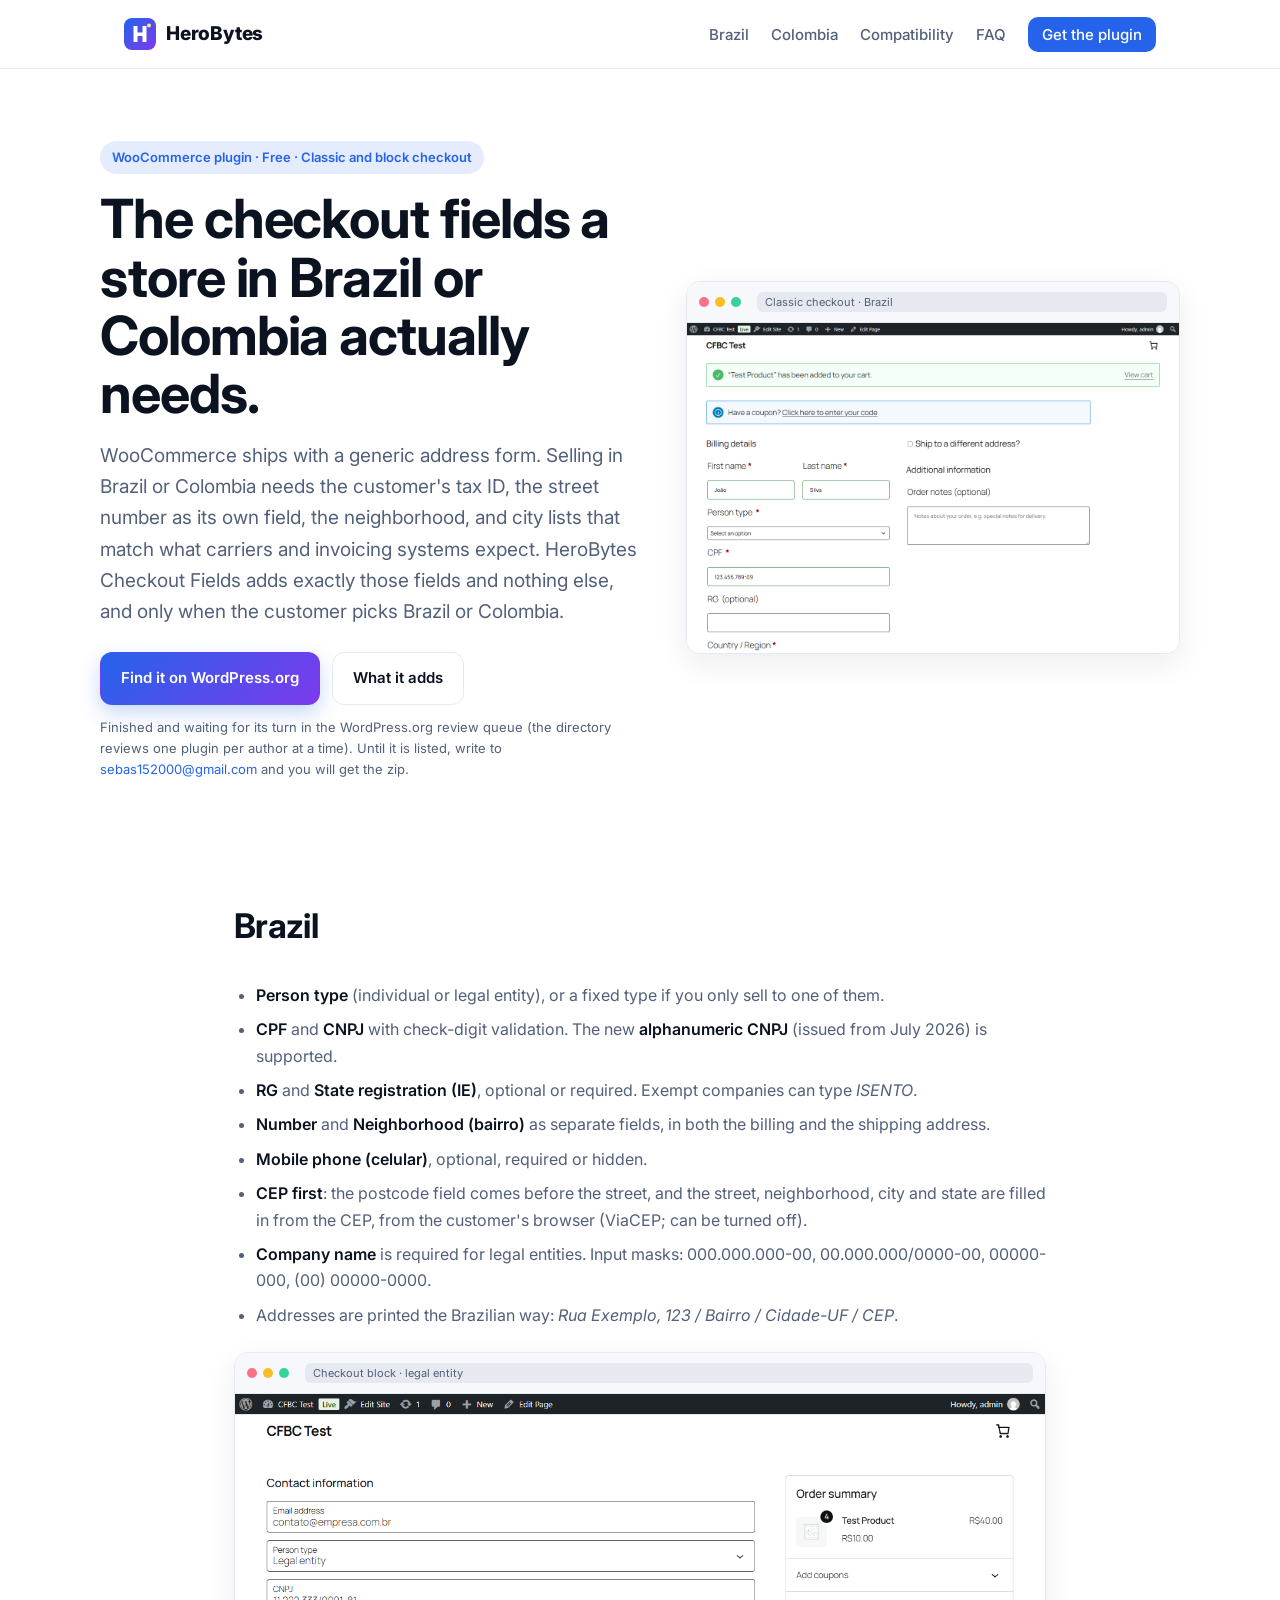
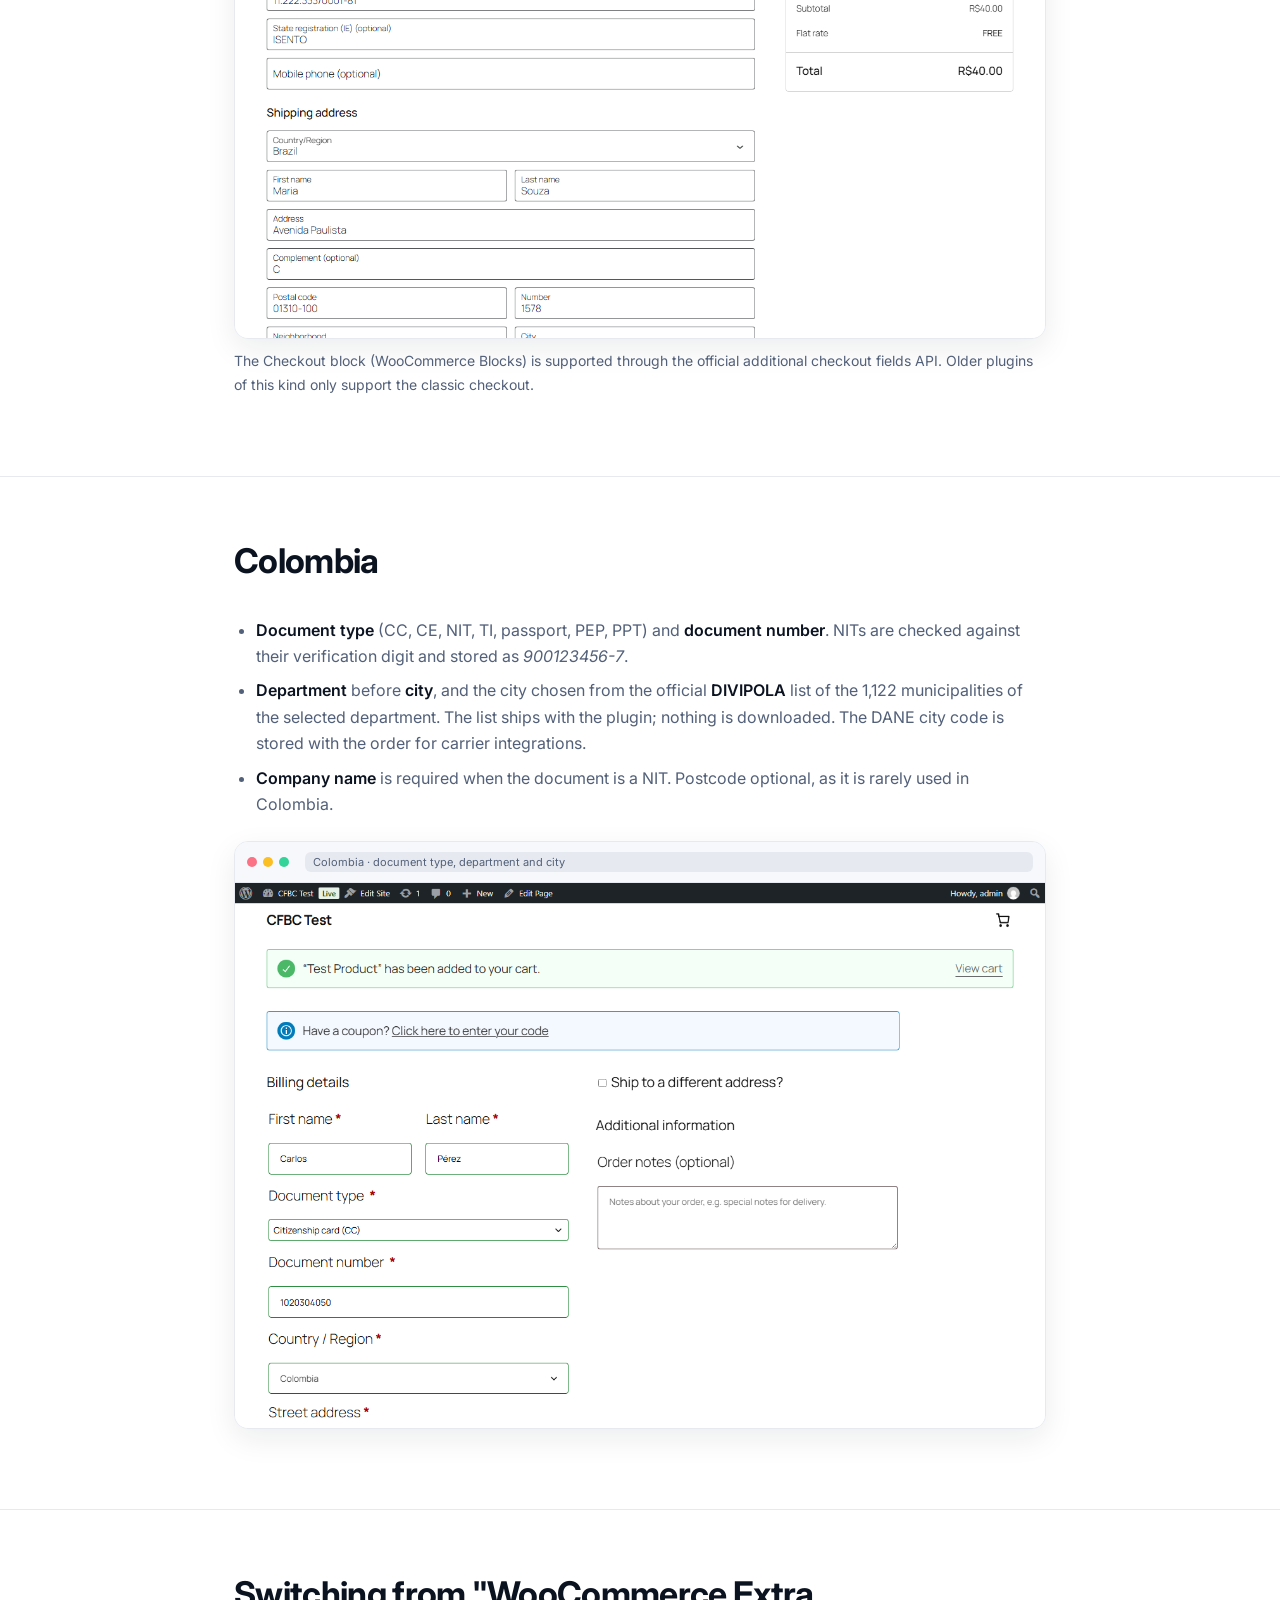
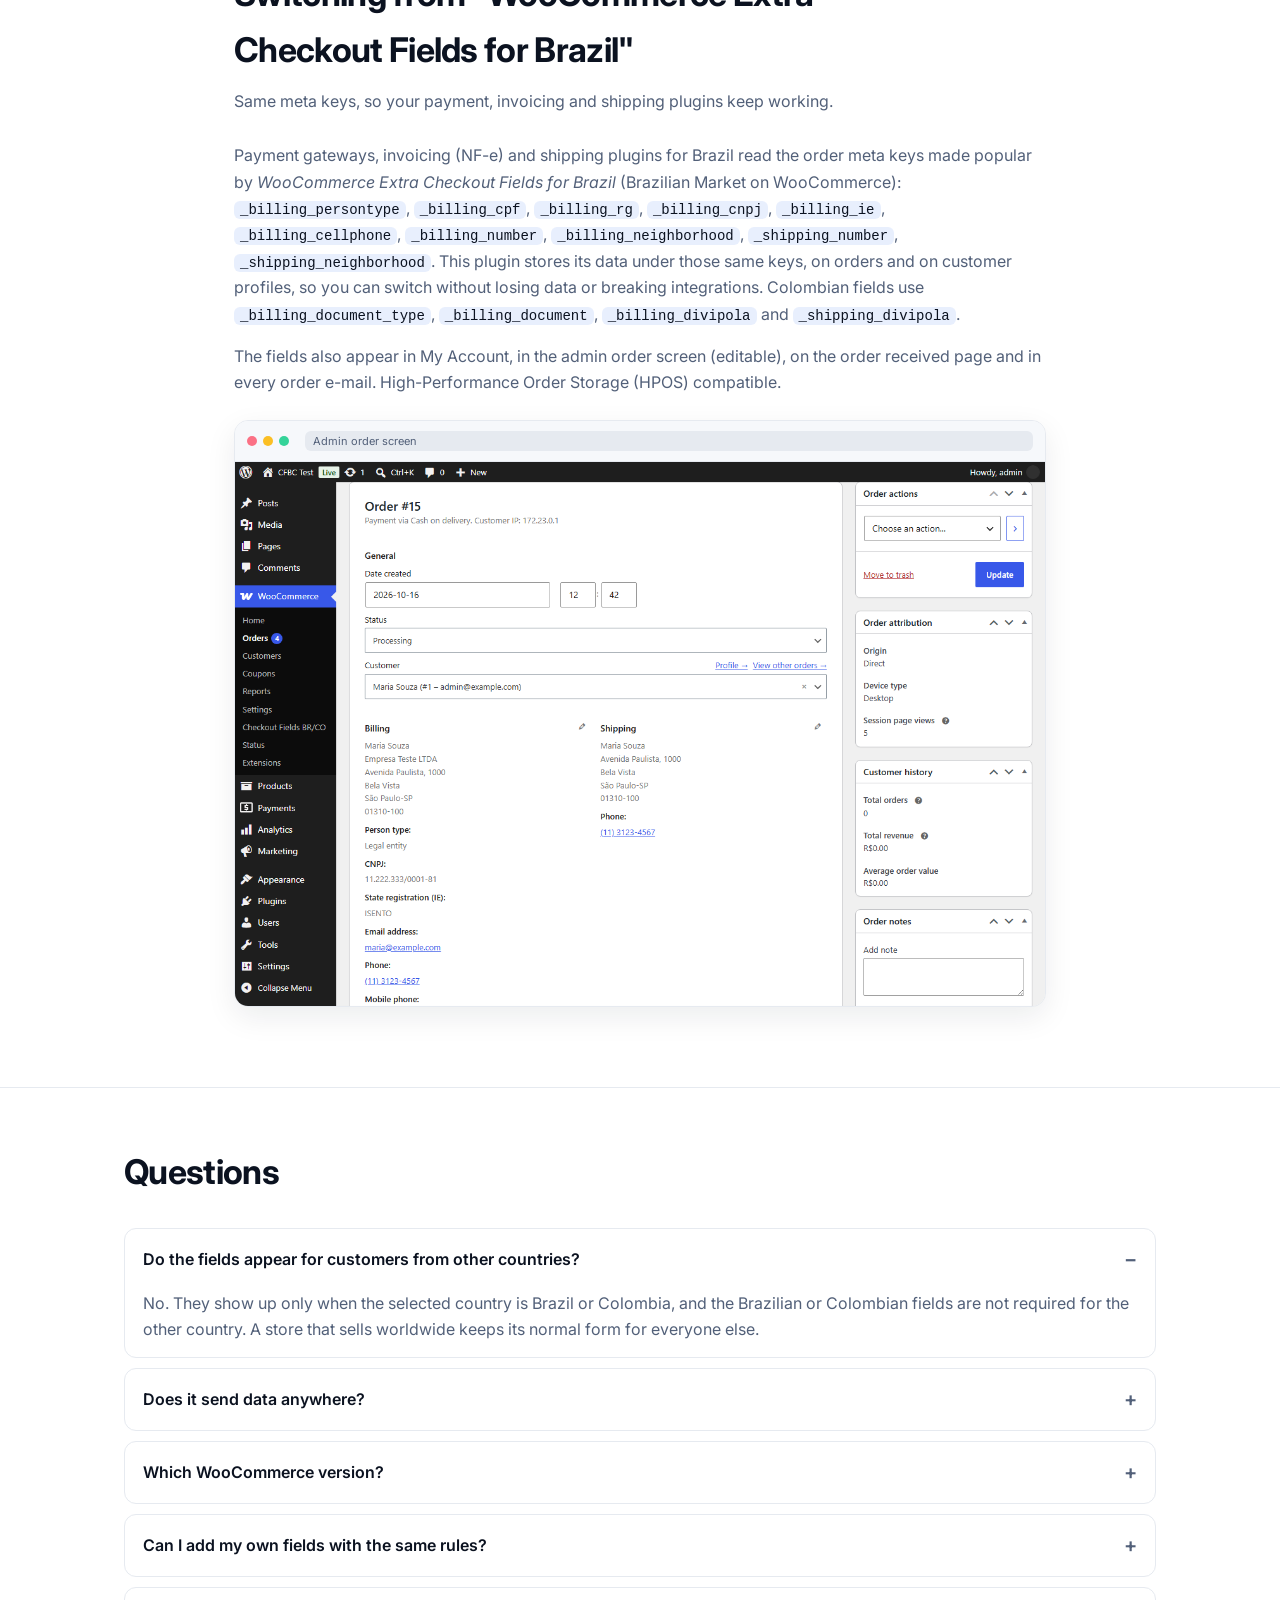
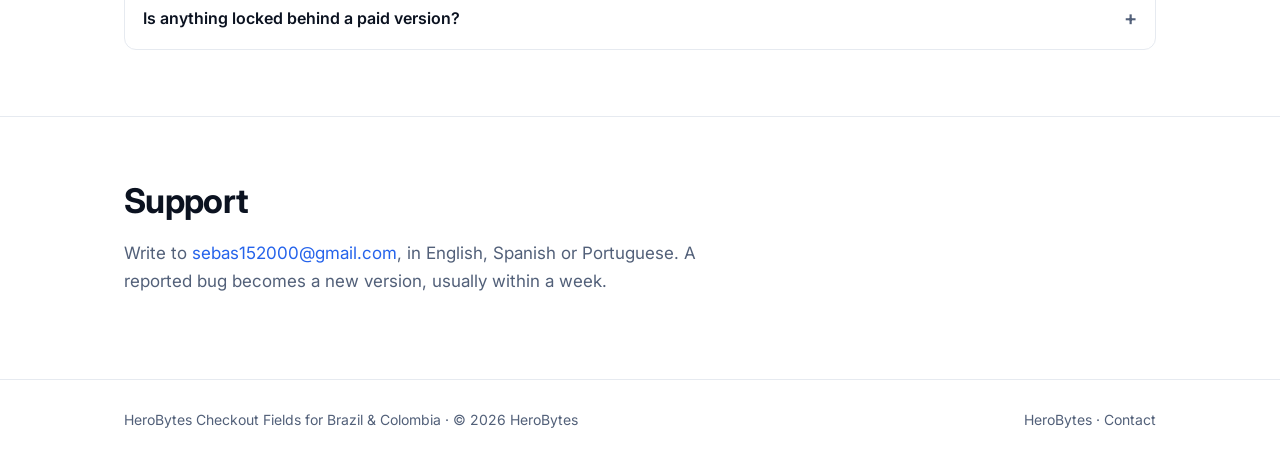
==== checkout-fields-brazil-colombia/index.html @ 8e0cafa6 "Guides for each product, templates card, store links, Polar wording" ====
<!doctype html>
<html lang="en">
<head>
<meta charset="utf-8">
<meta name="viewport" content="width=device-width, initial-scale=1">
<title>CPF/CNPJ, CEP lookup and Colombian document fields for WooCommerce checkout - HeroBytes</title>
<meta name="description" content="Add CPF/CNPJ, number, neighborhood and CEP lookup for Brazil, and document type, department and DIVIPOLA city lists for Colombia to the WooCommerce checkout. Classic and block checkout. Free.">
<meta property="og:title" content="WooCommerce checkout fields for Brazil and Colombia">
<meta property="og:description" content="CPF/CNPJ with validation, CEP lookup, Colombian document types and the official city list. Classic and block checkout, free.">
<meta property="og:image" content="https://heroslaver-tech.github.io/herobytes/assets/checkout-fields-brazil-colombia/screenshot-1.png">
<link rel="canonical" href="https://heroslaver-tech.github.io/herobytes/checkout-fields-brazil-colombia/">
<link rel="icon" href="../assets/logo.svg" type="image/svg+xml">
<link rel="preconnect" href="https://fonts.googleapis.com">
<link rel="stylesheet" href="https://fonts.googleapis.com/css2?family=Inter:wght@400;500;600;700;800&display=swap">
<link rel="stylesheet" href="../assets/site.css">
</head>
<body>
<header class="top"><div class="wrap">
  <a class="logo" href="../"><img src="../assets/logo.svg" alt=""> HeroBytes</a>
  <nav class="nav"><a href="#brazil">Brazil</a><a href="#colombia">Colombia</a><a href="#compat">Compatibility</a><a href="#faq">FAQ</a><a class="cta" href="#get">Get the plugin</a></nav>
</div></header>

<main>
  <div class="wrap hero" id="get">
    <div class="grid">
      <div>
        <span class="eyebrow">WooCommerce plugin &middot; Free &middot; Classic and block checkout</span>
        <h1>The checkout fields a store in Brazil or Colombia actually needs.</h1>
        <p class="lead">WooCommerce ships with a generic address form. Selling in Brazil or Colombia needs the customer's tax ID, the street number as its own field, the neighborhood, and city lists that match what carriers and invoicing systems expect. HeroBytes Checkout Fields adds exactly those fields and nothing else, and only when the customer picks Brazil or Colombia.</p>
        <div class="actions">
          <a class="btn primary" href="https://wordpress.org/plugins/search/herobytes/" rel="noopener">Find it on WordPress.org</a>
          <a class="btn secondary" href="#brazil">What it adds</a>
        </div>
        <p class="note">Finished and waiting for its turn in the WordPress.org review queue (the directory reviews one plugin per author at a time). Until it is listed, write to <a href="mailto:sebas152000@gmail.com">sebas152000@gmail.com</a> and you will get the zip.</p>
      </div>
      <div class="frame">
        <div class="bar"><i></i><i></i><i></i><span class="url">Classic checkout &middot; Brazil</span></div>
        <img class="zoomable" src="../assets/checkout-fields-brazil-colombia/screenshot-1.png" alt="Brazilian billing form in the classic WooCommerce checkout: person type, CPF, CEP first, number and neighborhood" width="1280" height="860">
      </div>
    </div>
  </div>

  <section id="brazil"><div class="wrap article">
    <div class="section-head"><h2>Brazil</h2></div>
    <ul>
      <li><b>Person type</b> (individual or legal entity), or a fixed type if you only sell to one of them.</li>
      <li><b>CPF</b> and <b>CNPJ</b> with check-digit validation. The new <b>alphanumeric CNPJ</b> (issued from July 2026) is supported.</li>
      <li><b>RG</b> and <b>State registration (IE)</b>, optional or required. Exempt companies can type <i>ISENTO</i>.</li>
      <li><b>Number</b> and <b>Neighborhood (bairro)</b> as separate fields, in both the billing and the shipping address.</li>
      <li><b>Mobile phone (celular)</b>, optional, required or hidden.</li>
      <li><b>CEP first</b>: the postcode field comes before the street, and the street, neighborhood, city and state are filled in from the CEP, from the customer's browser (ViaCEP; can be turned off).</li>
      <li><b>Company name</b> is required for legal entities. Input masks: 000.000.000-00, 00.000.000/0000-00, 00000-000, (00) 00000-0000.</li>
      <li>Addresses are printed the Brazilian way: <i>Rua Exemplo, 123 / Bairro / Cidade-UF / CEP</i>.</li>
    </ul>
    <figure>
      <div class="frame"><div class="bar"><i></i><i></i><i></i><span class="url">Checkout block &middot; legal entity</span></div><img class="zoomable" src="../assets/checkout-fields-brazil-colombia/screenshot-2.png" alt="The same Brazilian fields in the WooCommerce Checkout block, for a legal entity" width="1280" height="860" loading="lazy"></div>
      <figcaption>The Checkout block (WooCommerce Blocks) is supported through the official additional checkout fields API. Older plugins of this kind only support the classic checkout.</figcaption>
    </figure>
  </div></section>

  <section id="colombia"><div class="wrap article">
    <div class="section-head"><h2>Colombia</h2></div>
    <ul>
      <li><b>Document type</b> (CC, CE, NIT, TI, passport, PEP, PPT) and <b>document number</b>. NITs are checked against their verification digit and stored as <i>900123456-7</i>.</li>
      <li><b>Department</b> before <b>city</b>, and the city chosen from the official <b>DIVIPOLA</b> list of the 1,122 municipalities of the selected department. The list ships with the plugin; nothing is downloaded. The DANE city code is stored with the order for carrier integrations.</li>
      <li><b>Company name</b> is required when the document is a NIT. Postcode optional, as it is rarely used in Colombia.</li>
    </ul>
    <figure>
      <div class="frame"><div class="bar"><i></i><i></i><i></i><span class="url">Colombia &middot; document type, department and city</span></div><img class="zoomable" src="../assets/checkout-fields-brazil-colombia/screenshot-3.png" alt="Colombian form: document type, department and city list" width="1280" height="860" loading="lazy"></div>
    </figure>
  </div></section>

  <section id="compat"><div class="wrap article">
    <div class="section-head"><h2>Switching from "WooCommerce Extra Checkout Fields for Brazil"</h2><p>Same meta keys, so your payment, invoicing and shipping plugins keep working.</p></div>
    <p>Payment gateways, invoicing (NF-e) and shipping plugins for Brazil read the order meta keys made popular by <i>WooCommerce Extra Checkout Fields for Brazil</i> (Brazilian Market on WooCommerce): <code>_billing_persontype</code>, <code>_billing_cpf</code>, <code>_billing_rg</code>, <code>_billing_cnpj</code>, <code>_billing_ie</code>, <code>_billing_cellphone</code>, <code>_billing_number</code>, <code>_billing_neighborhood</code>, <code>_shipping_number</code>, <code>_shipping_neighborhood</code>. This plugin stores its data under those same keys, on orders and on customer profiles, so you can switch without losing data or breaking integrations. Colombian fields use <code>_billing_document_type</code>, <code>_billing_document</code>, <code>_billing_divipola</code> and <code>_shipping_divipola</code>.</p>
    <p>The fields also appear in My Account, in the admin order screen (editable), on the order received page and in every order e-mail. High-Performance Order Storage (HPOS) compatible.</p>
    <figure>
      <div class="frame"><div class="bar"><i></i><i></i><i></i><span class="url">Admin order screen</span></div><img class="zoomable" src="../assets/checkout-fields-brazil-colombia/screenshot-4.png" alt="Admin order screen with the fields, editable" width="1280" height="860" loading="lazy"></div>
    </figure>
  </div></section>

  <section id="faq"><div class="wrap">
    <div class="section-head"><h2>Questions</h2></div>
    <div class="faq">
      <details open><summary>Do the fields appear for customers from other countries?</summary><p>No. They show up only when the selected country is Brazil or Colombia, and the Brazilian or Colombian fields are not required for the other country. A store that sells worldwide keeps its normal form for everyone else.</p></details>
      <details><summary>Does it send data anywhere?</summary><p>No tracking, no accounts, no calls from your server. The only optional external service is ViaCEP, called from the customer's browser with the CEP alone to fill in the address; turn it off in the settings and the checkout works completely offline.</p></details>
      <details><summary>Which WooCommerce version?</summary><p>WooCommerce 10.0 or later, WordPress 6.5 or later, PHP 7.4 or later. Tested with the classic shortcode checkout and the Checkout block.</p></details>
      <details><summary>Can I add my own fields with the same rules?</summary><p>Yes: the <code>cfbc_fields</code> filter lets you change labels, requirements or priorities, or add fields that follow the same storage and display rules.</p></details>
      <details><summary>Is anything locked behind a paid version?</summary><p>No. Every option works in the free version. A paid companion for stores selling across Latin America (Mexico, Argentina, Chile, Peru and invoicing extras) is in preparation.</p></details>
    </div>
  </div></section>

  <section id="support"><div class="wrap">
    <div class="section-head"><h2>Support</h2><p>Write to <a href="mailto:sebas152000@gmail.com">sebas152000@gmail.com</a>, in English, Spanish or Portuguese. A reported bug becomes a new version, usually within a week.</p></div>
  </div></section>
</main>

<footer><div class="wrap">
  <span>HeroBytes Checkout Fields for Brazil &amp; Colombia &middot; &copy; 2026 HeroBytes</span>
  <span><a href="../">HeroBytes</a> &middot; <a href="mailto:sebas152000@gmail.com">Contact</a></span>
</div></footer>

<dialog class="lightbox" id="lightbox"><img alt=""><p>Click the image or press Esc to close</p></dialog>
<script>
(function(){var d=document.getElementById('lightbox');if(!d||!d.showModal)return;var im=d.querySelector('img');
document.querySelectorAll('.zoomable').forEach(function(el){el.addEventListener('click',function(){im.src=el.getAttribute('data-full')||el.src;im.alt=el.alt;d.showModal();});});
d.addEventListener('click',function(){d.close();});})();
</script>
</body>
</html>
---- assets/site.css ----
/* HeroBytes site styles. Static, no build. Light and dark via prefers-color-scheme. */
:root {
  --bg: #ffffff; --bg-2: #f6f8fb; --fg: #0b1220; --muted: #526079; --line: #e6eaf0;
  --brand: #2563eb; --brand-2: #7c3aed; --ok: #16a34a; --card: #ffffff;
  --shadow: 0 10px 30px rgba(15, 23, 42, .08);
  --radius: 16px;
}
@media (prefers-color-scheme: dark) {
  :root {
    --bg: #0b1220; --bg-2: #0f172a; --fg: #e8edf5; --muted: #a3b0c5; --line: #1f2a3d;
    --brand: #60a5fa; --brand-2: #a78bfa; --ok: #4ade80; --card: #111a2b;
    --shadow: 0 10px 30px rgba(0, 0, 0, .35);
  }
}
* { box-sizing: border-box; }
html { scroll-behavior: smooth; }
body { margin: 0; font: 16px/1.65 Inter, system-ui, -apple-system, "Segoe UI", Roboto, sans-serif; color: var(--fg); background: var(--bg); -webkit-font-smoothing: antialiased; }
a { color: var(--brand); text-decoration: none; }
a:hover { text-decoration: underline; }
img { max-width: 100%; height: auto; display: block; }
.wrap { max-width: 1080px; margin: 0 auto; padding: 0 24px; }

/* Header */
.top { position: sticky; top: 0; z-index: 10; background: color-mix(in srgb, var(--bg) 85%, transparent); backdrop-filter: blur(10px); border-bottom: 1px solid var(--line); }
.top .wrap { display: flex; align-items: center; justify-content: space-between; height: 68px; }
.logo { display: flex; align-items: center; gap: 10px; font-weight: 800; letter-spacing: -.01em; color: var(--fg); font-size: 19px; }
.logo:hover { text-decoration: none; }
.logo img { width: 32px; height: 32px; }
.nav a { margin-left: 22px; color: var(--muted); font-weight: 500; font-size: 15px; }
.nav a:hover { color: var(--fg); text-decoration: none; }
.nav .cta { padding: 8px 14px; border-radius: 10px; background: var(--brand); color: #fff; }
@media (max-width: 640px) { .nav a:not(.cta) { display: none; } }

/* Buttons */
.btn { display: inline-flex; align-items: center; gap: 8px; padding: 13px 20px; border-radius: 12px; font-weight: 600; font-size: 15px; border: 1px solid transparent; }
.btn:hover { text-decoration: none; transform: translateY(-1px); }
.btn.primary { background: linear-gradient(135deg, var(--brand), var(--brand-2)); color: #fff; box-shadow: 0 8px 20px rgba(37, 99, 235, .25); }
.btn.secondary { border-color: var(--line); color: var(--fg); background: var(--card); }
.btn svg { width: 18px; height: 18px; }

/* Hero */
.hero { padding: 72px 0 48px; }
.hero .grid { display: grid; grid-template-columns: 1.05fr .95fr; gap: 40px; align-items: center; }
@media (max-width: 860px) { .hero .grid { grid-template-columns: 1fr; } .hero { padding: 44px 0 32px; } }
.eyebrow { display: inline-flex; align-items: center; gap: 8px; font-size: 13px; font-weight: 600; color: var(--brand); background: color-mix(in srgb, var(--brand) 12%, transparent); padding: 6px 12px; border-radius: 999px; margin-bottom: 16px; }
h1 { font-size: clamp(34px, 5vw, 54px); line-height: 1.08; letter-spacing: -.02em; margin: 0 0 16px; }
.lead { font-size: 19px; color: var(--muted); margin: 0 0 24px; max-width: 560px; }
.actions { display: flex; gap: 12px; flex-wrap: wrap; align-items: center; }
.note { font-size: 13px; color: var(--muted); margin-top: 12px; }

/* Browser frame for screenshots */
.frame { border: 1px solid var(--line); border-radius: 14px; overflow: hidden; background: var(--card); box-shadow: var(--shadow); }
.frame .bar { display: flex; gap: 6px; align-items: center; padding: 10px 12px; border-bottom: 1px solid var(--line); background: var(--bg-2); }
.frame .bar i { width: 10px; height: 10px; border-radius: 50%; background: var(--line); display: inline-block; }
.frame .bar i:nth-child(1) { background: #fb7185; } .frame .bar i:nth-child(2) { background: #fbbf24; } .frame .bar i:nth-child(3) { background: #34d399; }
.frame .url { margin-left: 10px; flex: 1; height: 20px; border-radius: 6px; background: var(--line); font-size: 11px; color: var(--muted); padding: 0 8px; line-height: 20px; overflow: hidden; white-space: nowrap; }

/* Sections */
section { padding: 56px 0; }
section + section { border-top: 1px solid var(--line); }
.section-head { max-width: 640px; margin-bottom: 28px; }
h2 { font-size: clamp(26px, 3vw, 34px); letter-spacing: -.02em; margin: 0 0 10px; }
.section-head p { color: var(--muted); margin: 0; font-size: 17px; }

/* Feature grid */
.features { display: grid; grid-template-columns: repeat(auto-fit, minmax(250px, 1fr)); gap: 18px; }
.feature { padding: 22px; border: 1px solid var(--line); border-radius: var(--radius); background: var(--card); }
.feature .ic { width: 40px; height: 40px; border-radius: 10px; display: grid; place-items: center; background: color-mix(in srgb, var(--brand) 12%, transparent); color: var(--brand); margin-bottom: 14px; }
.feature .ic svg { width: 22px; height: 22px; }
.feature h3 { margin: 0 0 6px; font-size: 17px; }
.feature p { margin: 0; color: var(--muted); font-size: 15px; }

/* Product cards (home) */
.products { display: grid; grid-template-columns: repeat(auto-fit, minmax(280px, 1fr)); gap: 18px; }
.product { padding: 24px; border: 1px solid var(--line); border-radius: var(--radius); background: var(--card); display: flex; flex-direction: column; gap: 10px; }
.product .kind { font-size: 12px; font-weight: 600; letter-spacing: .04em; text-transform: uppercase; color: var(--muted); }
.product h3 { margin: 0; font-size: 19px; }
.product p { margin: 0; color: var(--muted); flex: 1; }
.product .status { font-size: 13px; color: var(--muted); display: flex; align-items: center; gap: 6px; }
.product .status::before { content: ""; width: 8px; height: 8px; border-radius: 50%; background: var(--muted); }
.product .status.live::before { background: var(--ok); }
.product .status.soon::before { background: #f59e0b; }

/* Gallery */
.gallery { display: grid; grid-template-columns: repeat(auto-fit, minmax(440px, 1fr)); gap: 24px; }
@media (max-width: 520px) { .gallery { grid-template-columns: 1fr; } }
.gallery figure { margin: 0; }
.gallery figcaption { font-size: 14px; color: var(--muted); margin-top: 10px; }
.zoomable { cursor: zoom-in; }
.zoom-hint { font-size: 12px; color: var(--muted); margin-top: 6px; }

/* Lightbox */
dialog.lightbox { border: 0; padding: 0; background: transparent; max-width: min(96vw, 1400px); max-height: 94vh; }
dialog.lightbox::backdrop { background: rgba(2, 6, 23, .82); backdrop-filter: blur(4px); }
dialog.lightbox img { max-width: min(96vw, 1400px); max-height: 90vh; width: auto; height: auto; border-radius: 12px; box-shadow: 0 30px 80px rgba(0, 0, 0, .5); cursor: zoom-out; }
dialog.lightbox p { color: #e5e7eb; text-align: center; font-size: 14px; margin: 10px 0 0; }

/* Pricing */
.pricing { display: grid; grid-template-columns: repeat(auto-fit, minmax(290px, 1fr)); gap: 20px; max-width: 820px; }
.plan { padding: 28px; border: 1px solid var(--line); border-radius: var(--radius); background: var(--card); }
.plan.pro { border-color: color-mix(in srgb, var(--brand) 45%, var(--line)); box-shadow: var(--shadow); position: relative; }
.plan .badge { position: absolute; top: -12px; left: 24px; background: linear-gradient(135deg, var(--brand), var(--brand-2)); color: #fff; font-size: 12px; font-weight: 700; padding: 4px 10px; border-radius: 999px; }
.plan h3 { margin: 0 0 4px; font-size: 20px; }
.plan .price { font-size: 34px; font-weight: 800; letter-spacing: -.02em; margin: 8px 0 2px; }
.plan .price small { font-size: 14px; font-weight: 500; color: var(--muted); }
.plan ul { list-style: none; padding: 0; margin: 18px 0 22px; }
.plan li { padding: 7px 0 7px 28px; position: relative; color: var(--fg); font-size: 15px; }
.plan li::before { content: ""; position: absolute; left: 0; top: 11px; width: 16px; height: 16px; border-radius: 50%; background: color-mix(in srgb, var(--ok) 18%, transparent); }
.plan li::after { content: ""; position: absolute; left: 5px; top: 14px; width: 5px; height: 8px; border: solid var(--ok); border-width: 0 2px 2px 0; transform: rotate(45deg); }
.plan li.muted { color: var(--muted); } .plan li.muted::before, .plan li.muted::after { opacity: .35; }

/* FAQ */
.faq details { border: 1px solid var(--line); border-radius: 12px; padding: 0 18px; margin-bottom: 10px; background: var(--card); }
.faq summary { cursor: pointer; font-weight: 600; padding: 14px 0; list-style: none; display: flex; justify-content: space-between; align-items: center; }
.faq summary::-webkit-details-marker { display: none; }
.faq summary::after { content: "+"; color: var(--muted); font-size: 20px; }
.faq details[open] summary::after { content: "\2212"; }
.faq p { margin: 0 0 14px; color: var(--muted); }

/* Policy */
.policy { max-width: 760px; }
.policy h2 { font-size: 20px; margin: 28px 0 8px; }
.policy p, .policy li { color: var(--fg); }
.policy .small { color: var(--muted); font-size: 14px; }

/* Trust strip */
.trust { display: flex; flex-wrap: wrap; gap: 10px 26px; color: var(--muted); font-size: 14px; margin-top: 22px; }
.trust span { display: inline-flex; align-items: center; gap: 7px; }
.trust svg { width: 16px; height: 16px; color: var(--ok); }

/* Footer */
footer { border-top: 1px solid var(--line); padding: 28px 0 40px; color: var(--muted); font-size: 14px; }
footer .wrap { display: flex; flex-wrap: wrap; gap: 10px 24px; justify-content: space-between; align-items: center; }
footer a { color: var(--muted); }

/* Screenshot carousel */
.carousel { position: relative; }
.carousel .track { display: flex; gap: 20px; overflow-x: auto; scroll-snap-type: x mandatory; scroll-behavior: smooth; padding: 4px 4px 8px; scrollbar-width: none; outline: none; }
.carousel .track::-webkit-scrollbar { display: none; }
.carousel .slide { flex: 0 0 min(100%, 880px); scroll-snap-align: start; margin: 0; }
@media (max-width: 920px) { .carousel .slide { flex-basis: 92%; } }
.carousel figcaption { font-size: 15px; color: var(--muted); margin-top: 12px; }
.carousel figcaption b { color: var(--fg); font-weight: 600; }
.carousel .arrow { position: absolute; top: 40%; z-index: 2; width: 44px; height: 44px; border-radius: 50%; border: 1px solid var(--line); background: var(--card); color: var(--fg); font-size: 28px; line-height: 1; cursor: pointer; box-shadow: var(--shadow); display: grid; place-items: center; padding: 0 0 4px; }
.carousel .arrow:hover { border-color: var(--brand); color: var(--brand); }
.carousel .prev { left: -14px; } .carousel .next { right: -14px; }
@media (max-width: 920px) { .carousel .prev { left: 6px; } .carousel .next { right: 6px; } }
.carousel .dots { display: flex; justify-content: center; gap: 8px; margin-top: 10px; }
.carousel .dots button { width: 10px; height: 10px; border-radius: 50%; border: 0; background: var(--line); cursor: pointer; padding: 0; }
.carousel .dots button.on { background: var(--brand); transform: scale(1.25); }
.tag { display: inline-block; font-size: 11px; font-weight: 700; letter-spacing: .04em; padding: 2px 8px; border-radius: 999px; background: linear-gradient(135deg, var(--brand), var(--brand-2)); color: #fff; vertical-align: middle; margin-left: 4px; }
.steps { max-width: 720px; margin: 0; padding-left: 0; list-style: none; counter-reset: step; display: grid; gap: 12px; }
.steps li { position: relative; padding: 14px 16px 14px 56px; border: 1px solid var(--line); border-radius: 12px; background: var(--card); line-height: 1.5; }
.steps li::before { counter-increment: step; content: counter(step); position: absolute; left: 16px; top: 12px; width: 28px; height: 28px; border-radius: 50%; display: grid; place-items: center; font-weight: 700; color: #fff; background: linear-gradient(135deg, var(--brand), var(--brand-2)); }

/* Articles and guides */
.article { max-width: 860px; }
.article p, .article ul { color: var(--muted); font-size: 16px; }
.article ul { padding-left: 22px; }
.article li { margin-bottom: 8px; }
.article b { color: var(--fg); font-weight: 600; }
.article h3 { font-size: 20px; margin: 32px 0 8px; letter-spacing: -.01em; }
.article figure { margin: 24px 0; }
.article figcaption { font-size: 14px; color: var(--muted); margin-top: 10px; }
.article .steps { margin-bottom: 20px; }
a.feature:hover { text-decoration: none; border-color: var(--brand); }
code { font: 14px/1.5 ui-monospace, SFMono-Regular, Menlo, Consolas, monospace; background: color-mix(in srgb, var(--brand) 10%, transparent); padding: 1px 6px; border-radius: 6px; color: var(--fg); }
pre { background: var(--bg-2); border: 1px solid var(--line); border-radius: 12px; padding: 16px 18px; overflow-x: auto; margin: 12px 0 18px; }
pre code { background: none; padding: 0; }
.compare { width: 100%; border-collapse: collapse; font-size: 15px; background: var(--card); border: 1px solid var(--line); border-radius: 12px; overflow: hidden; }
.compare th, .compare td { text-align: left; padding: 10px 12px; border-bottom: 1px solid var(--line); vertical-align: top; }
.compare th { background: var(--bg-2); font-weight: 600; }
.compare td:first-child { color: var(--fg); font-weight: 500; }
.compare td { color: var(--muted); }
@media (max-width: 640px) { .compare { font-size: 13px; } .compare th, .compare td { padding: 8px 6px; } }
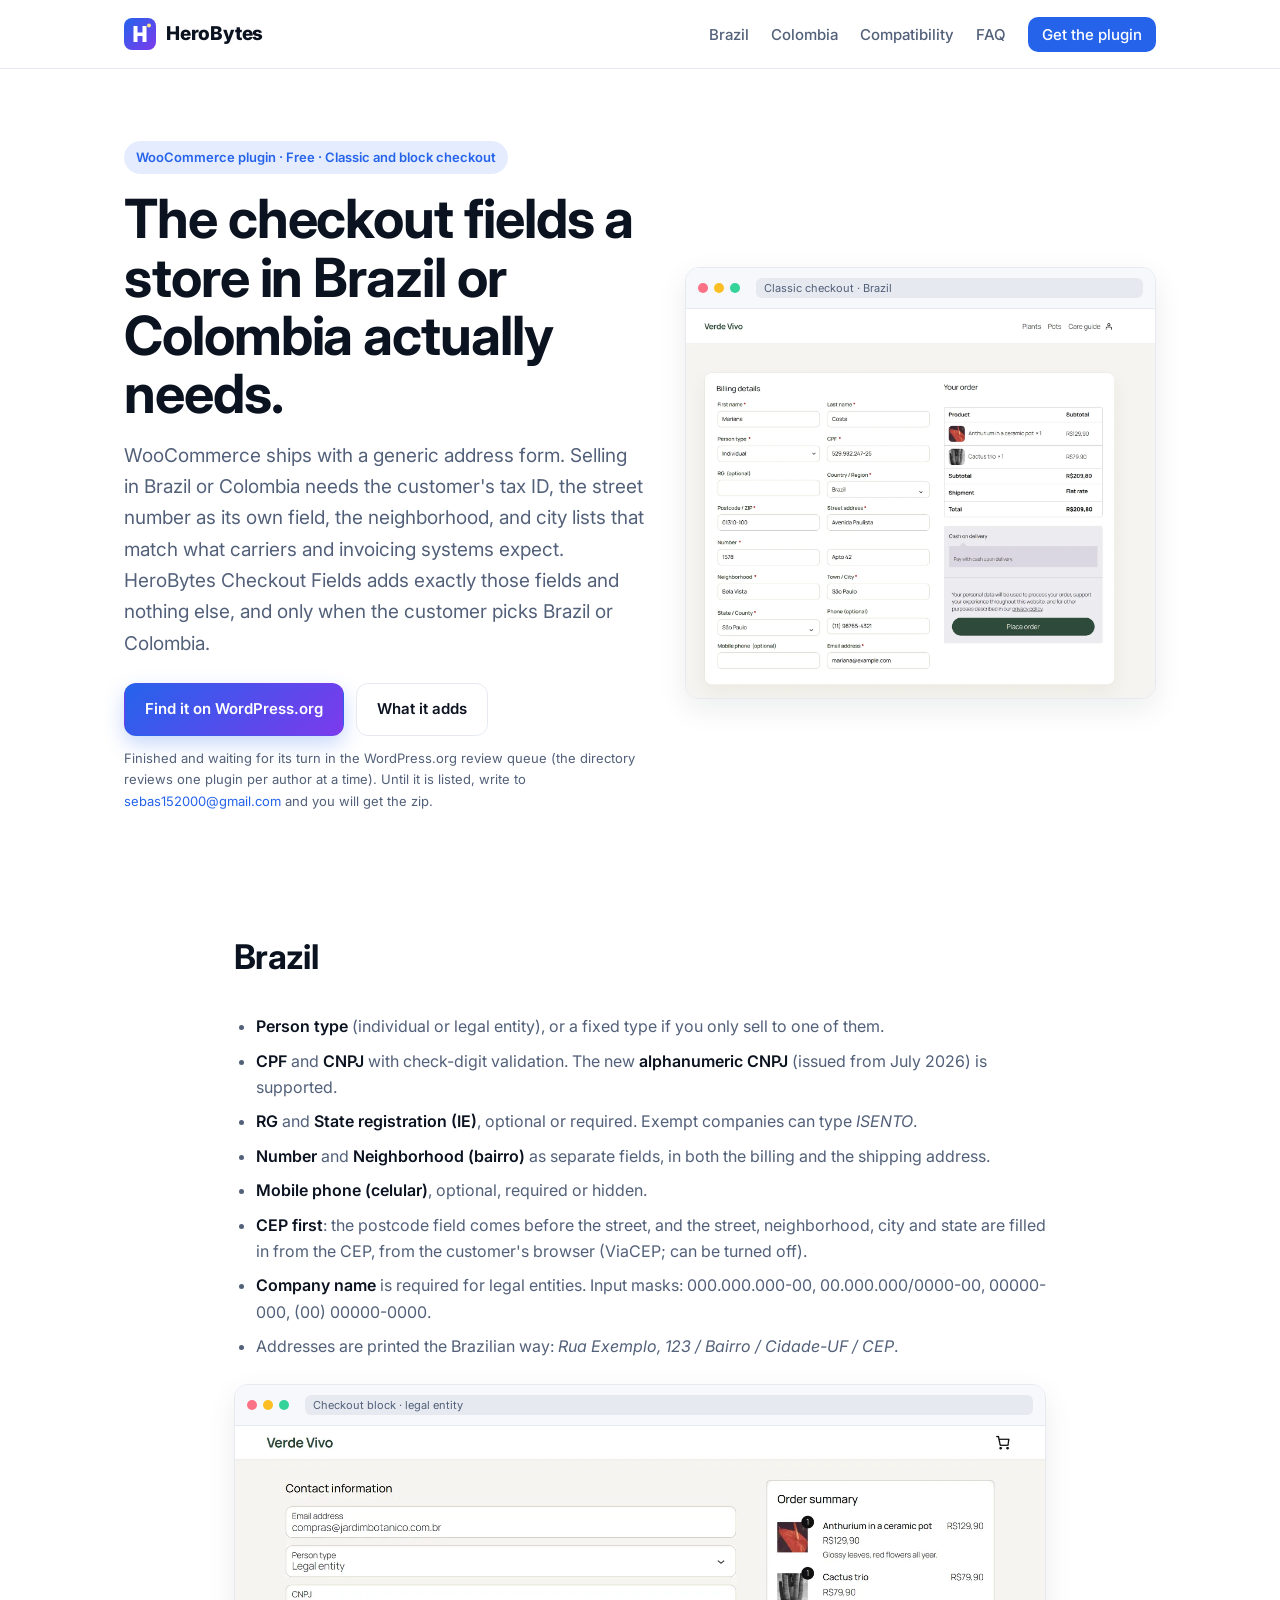
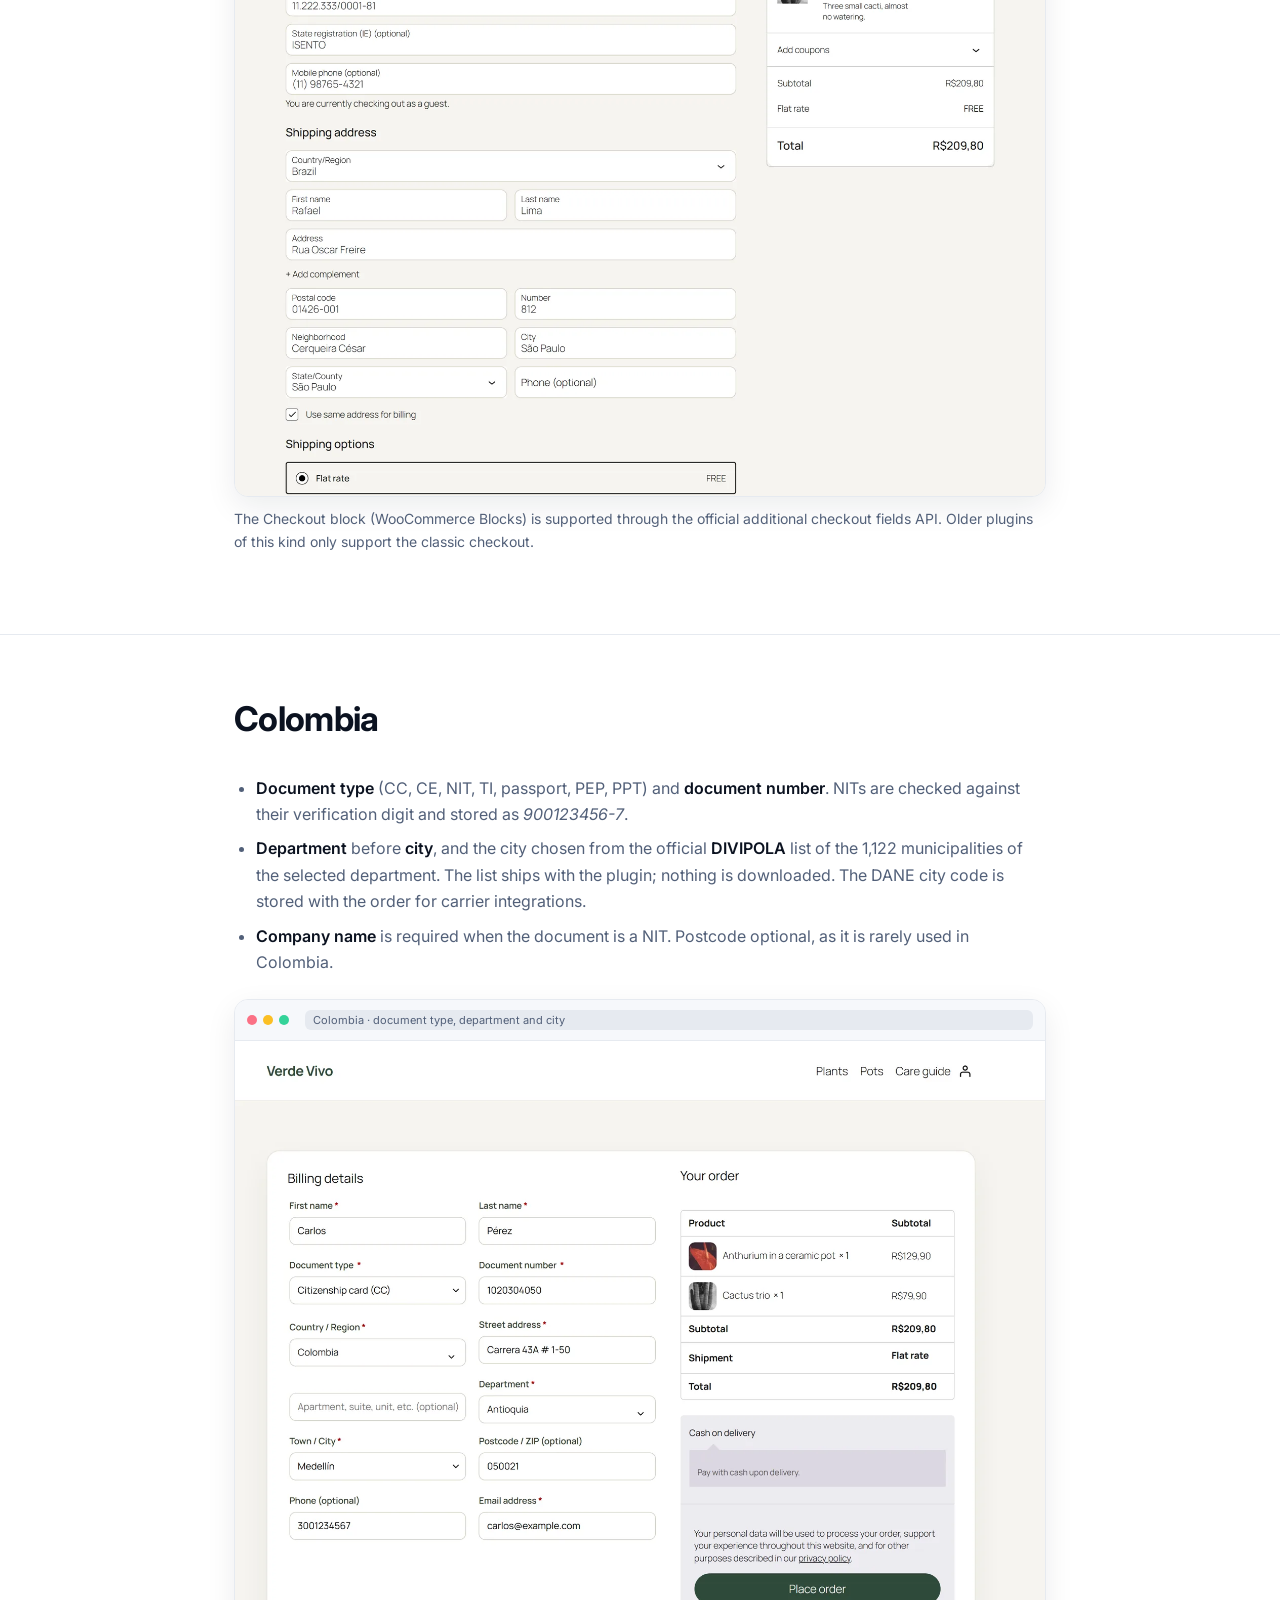
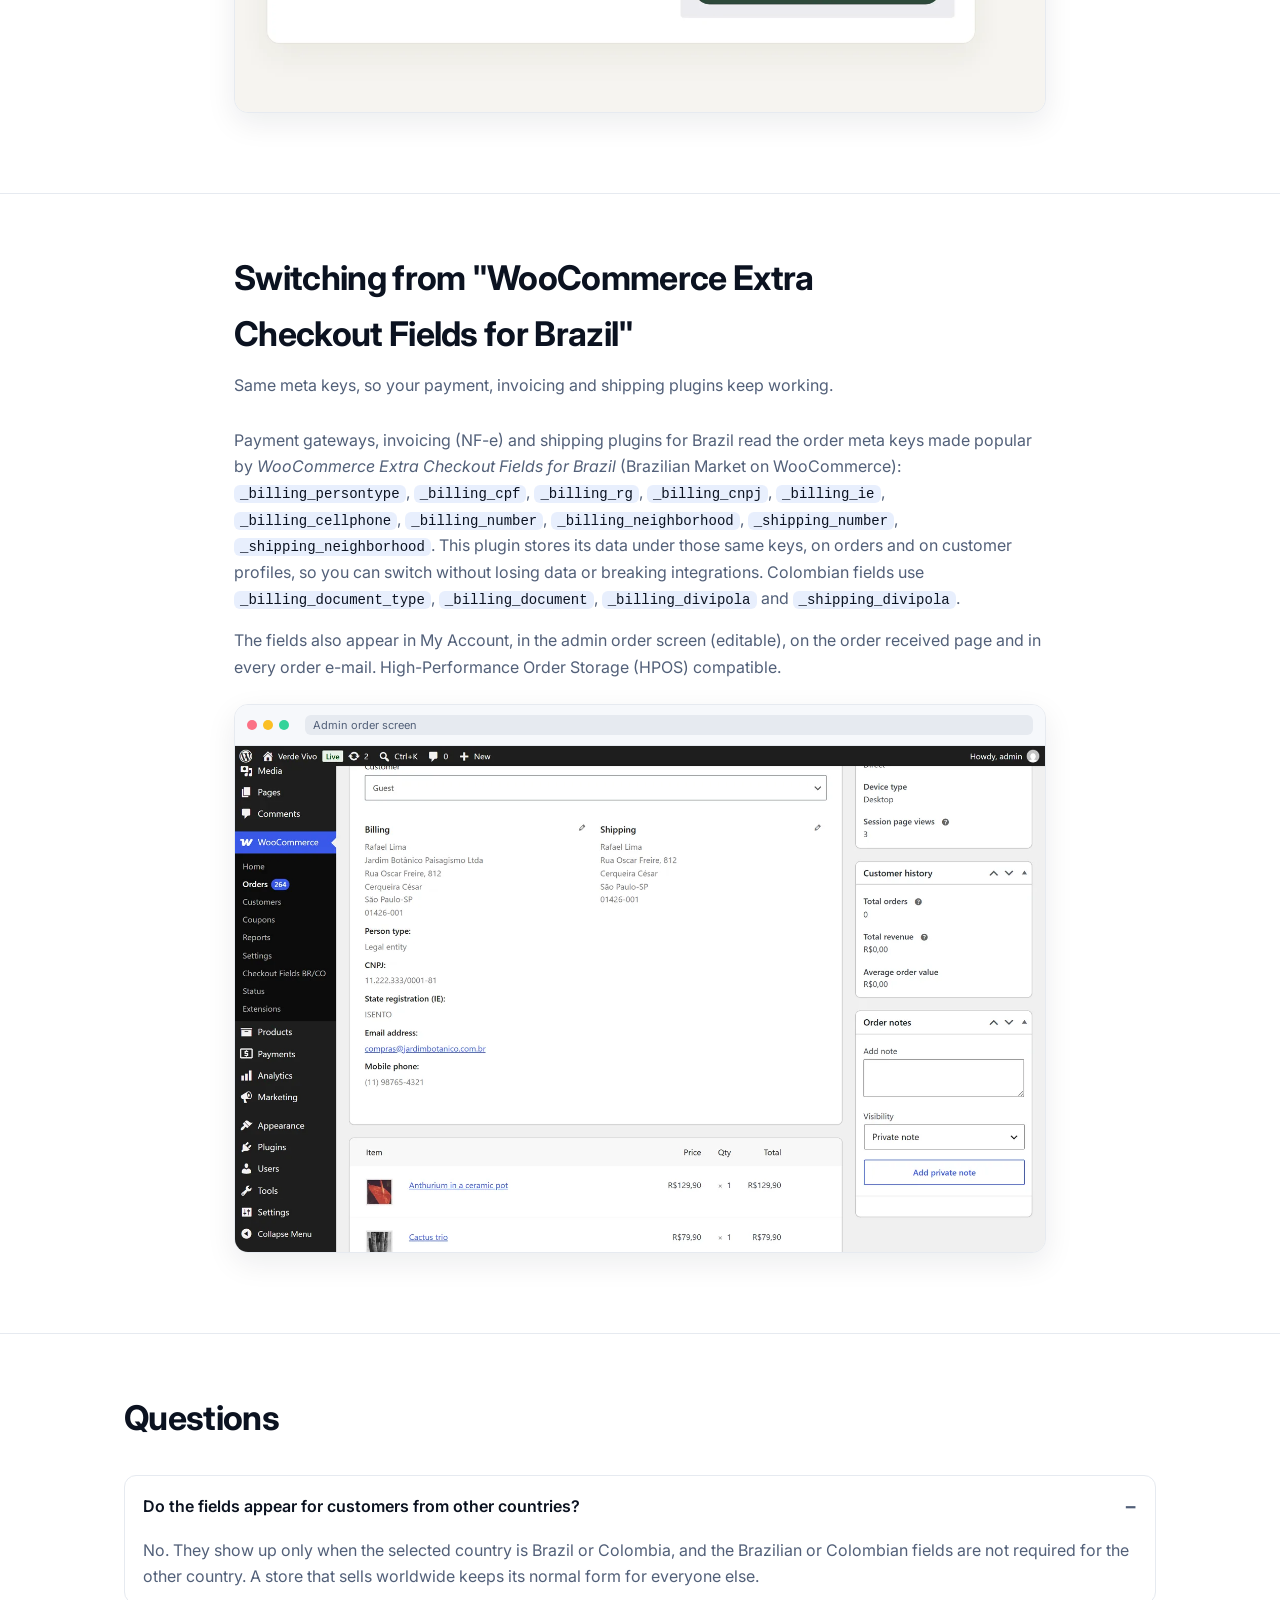
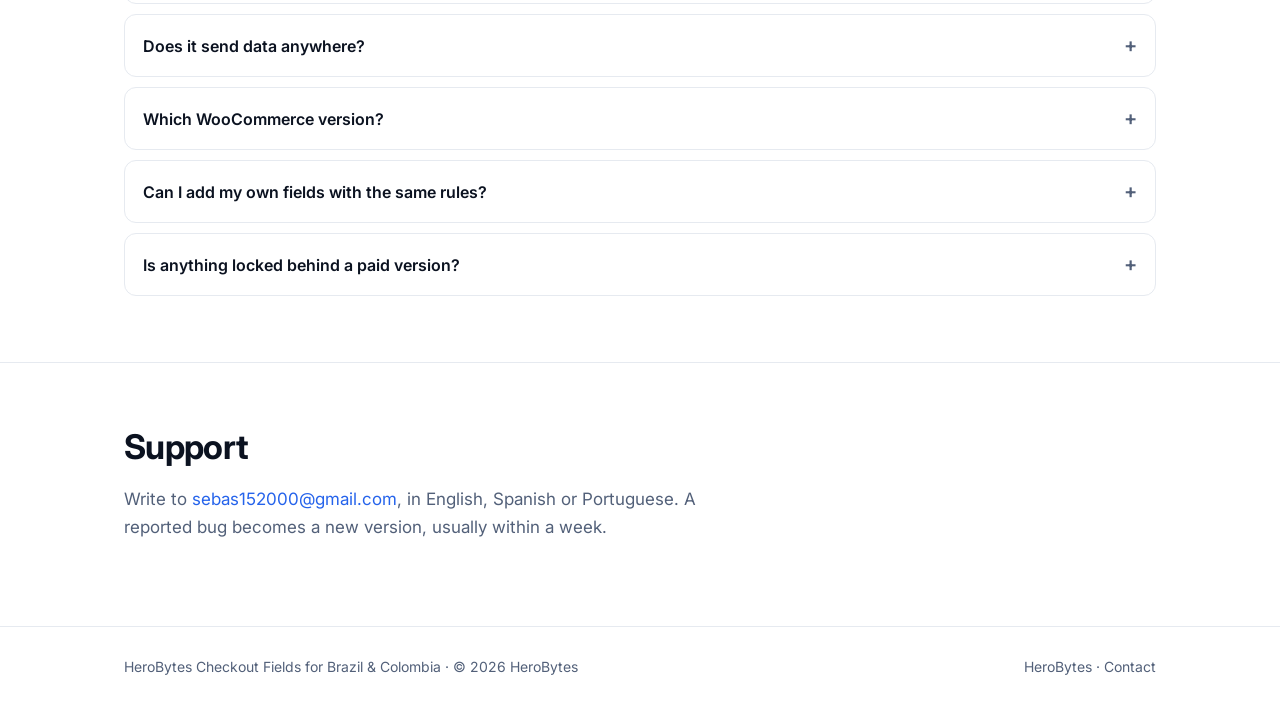
==== commit 07b8162d: "Plugin pages: new screenshots on designed demo sites (Wildmeadow, Verde Vivo), WebP; Confirm & Masks" ====
--- a/checkout-fields-brazil-colombia/index.html
+++ b/checkout-fields-brazil-colombia/index.html
@@ -35,7 +35,7 @@
       </div>
       <div class="frame">
         <div class="bar"><i></i><i></i><i></i><span class="url">Classic checkout &middot; Brazil</span></div>
-        <img class="zoomable" src="../assets/checkout-fields-brazil-colombia/screenshot-1.png" alt="Brazilian billing form in the classic WooCommerce checkout: person type, CPF, CEP first, number and neighborhood" width="1280" height="860">
+        <img class="zoomable" src="../assets/checkout-fields-brazil-colombia/screenshot-1.webp" alt="Brazilian billing form in the classic WooCommerce checkout: person type, CPF, CEP first, number and neighborhood" width="1280" height="1060">
       </div>
     </div>
   </div>
@@ -53,7 +53,7 @@
       <li>Addresses are printed the Brazilian way: <i>Rua Exemplo, 123 / Bairro / Cidade-UF / CEP</i>.</li>
     </ul>
     <figure>
-      <div class="frame"><div class="bar"><i></i><i></i><i></i><span class="url">Checkout block &middot; legal entity</span></div><img class="zoomable" src="../assets/checkout-fields-brazil-colombia/screenshot-2.png" alt="The same Brazilian fields in the WooCommerce Checkout block, for a legal entity" width="1280" height="860" loading="lazy"></div>
+      <div class="frame"><div class="bar"><i></i><i></i><i></i><span class="url">Checkout block &middot; legal entity</span></div><img class="zoomable" src="../assets/checkout-fields-brazil-colombia/screenshot-2.webp" alt="The same Brazilian fields in the WooCommerce Checkout block, for a legal entity" width="1280" height="1060" loading="lazy"></div>
       <figcaption>The Checkout block (WooCommerce Blocks) is supported through the official additional checkout fields API. Older plugins of this kind only support the classic checkout.</figcaption>
     </figure>
   </div></section>
@@ -66,7 +66,7 @@
       <li><b>Company name</b> is required when the document is a NIT. Postcode optional, as it is rarely used in Colombia.</li>
     </ul>
     <figure>
-      <div class="frame"><div class="bar"><i></i><i></i><i></i><span class="url">Colombia &middot; document type, department and city</span></div><img class="zoomable" src="../assets/checkout-fields-brazil-colombia/screenshot-3.png" alt="Colombian form: document type, department and city list" width="1280" height="860" loading="lazy"></div>
+      <div class="frame"><div class="bar"><i></i><i></i><i></i><span class="url">Colombia &middot; document type, department and city</span></div><img class="zoomable" src="../assets/checkout-fields-brazil-colombia/screenshot-3.webp" alt="Colombian form: document type, department and city list" width="1280" height="1060" loading="lazy"></div>
     </figure>
   </div></section>
 
@@ -75,7 +75,7 @@
     <p>Payment gateways, invoicing (NF-e) and shipping plugins for Brazil read the order meta keys made popular by <i>WooCommerce Extra Checkout Fields for Brazil</i> (Brazilian Market on WooCommerce): <code>_billing_persontype</code>, <code>_billing_cpf</code>, <code>_billing_rg</code>, <code>_billing_cnpj</code>, <code>_billing_ie</code>, <code>_billing_cellphone</code>, <code>_billing_number</code>, <code>_billing_neighborhood</code>, <code>_shipping_number</code>, <code>_shipping_neighborhood</code>. This plugin stores its data under those same keys, on orders and on customer profiles, so you can switch without losing data or breaking integrations. Colombian fields use <code>_billing_document_type</code>, <code>_billing_document</code>, <code>_billing_divipola</code> and <code>_shipping_divipola</code>.</p>
     <p>The fields also appear in My Account, in the admin order screen (editable), on the order received page and in every order e-mail. High-Performance Order Storage (HPOS) compatible.</p>
     <figure>
-      <div class="frame"><div class="bar"><i></i><i></i><i></i><span class="url">Admin order screen</span></div><img class="zoomable" src="../assets/checkout-fields-brazil-colombia/screenshot-4.png" alt="Admin order screen with the fields, editable" width="1280" height="860" loading="lazy"></div>
+      <div class="frame"><div class="bar"><i></i><i></i><i></i><span class="url">Admin order screen</span></div><img class="zoomable" src="../assets/checkout-fields-brazil-colombia/screenshot-4.webp" alt="Admin order screen with the fields, editable" width="1280" height="800" loading="lazy"></div>
     </figure>
   </div></section>
 
--- a/assets/site.css
+++ b/assets/site.css
@@ -39,9 +39,9 @@
 .btn svg { width: 18px; height: 18px; }
 
 /* Hero */
-.hero { padding: 72px 0 48px; }
+.hero { padding-top: 72px; padding-bottom: 48px; }
 .hero .grid { display: grid; grid-template-columns: 1.05fr .95fr; gap: 40px; align-items: center; }
-@media (max-width: 860px) { .hero .grid { grid-template-columns: 1fr; } .hero { padding: 44px 0 32px; } }
+@media (max-width: 860px) { .hero .grid { grid-template-columns: 1fr; } .hero { padding-top: 44px; padding-bottom: 32px; } }
 .eyebrow { display: inline-flex; align-items: center; gap: 8px; font-size: 13px; font-weight: 600; color: var(--brand); background: color-mix(in srgb, var(--brand) 12%, transparent); padding: 6px 12px; border-radius: 999px; margin-bottom: 16px; }
 h1 { font-size: clamp(34px, 5vw, 54px); line-height: 1.08; letter-spacing: -.02em; margin: 0 0 16px; }
 .lead { font-size: 19px; color: var(--muted); margin: 0 0 24px; max-width: 560px; }
